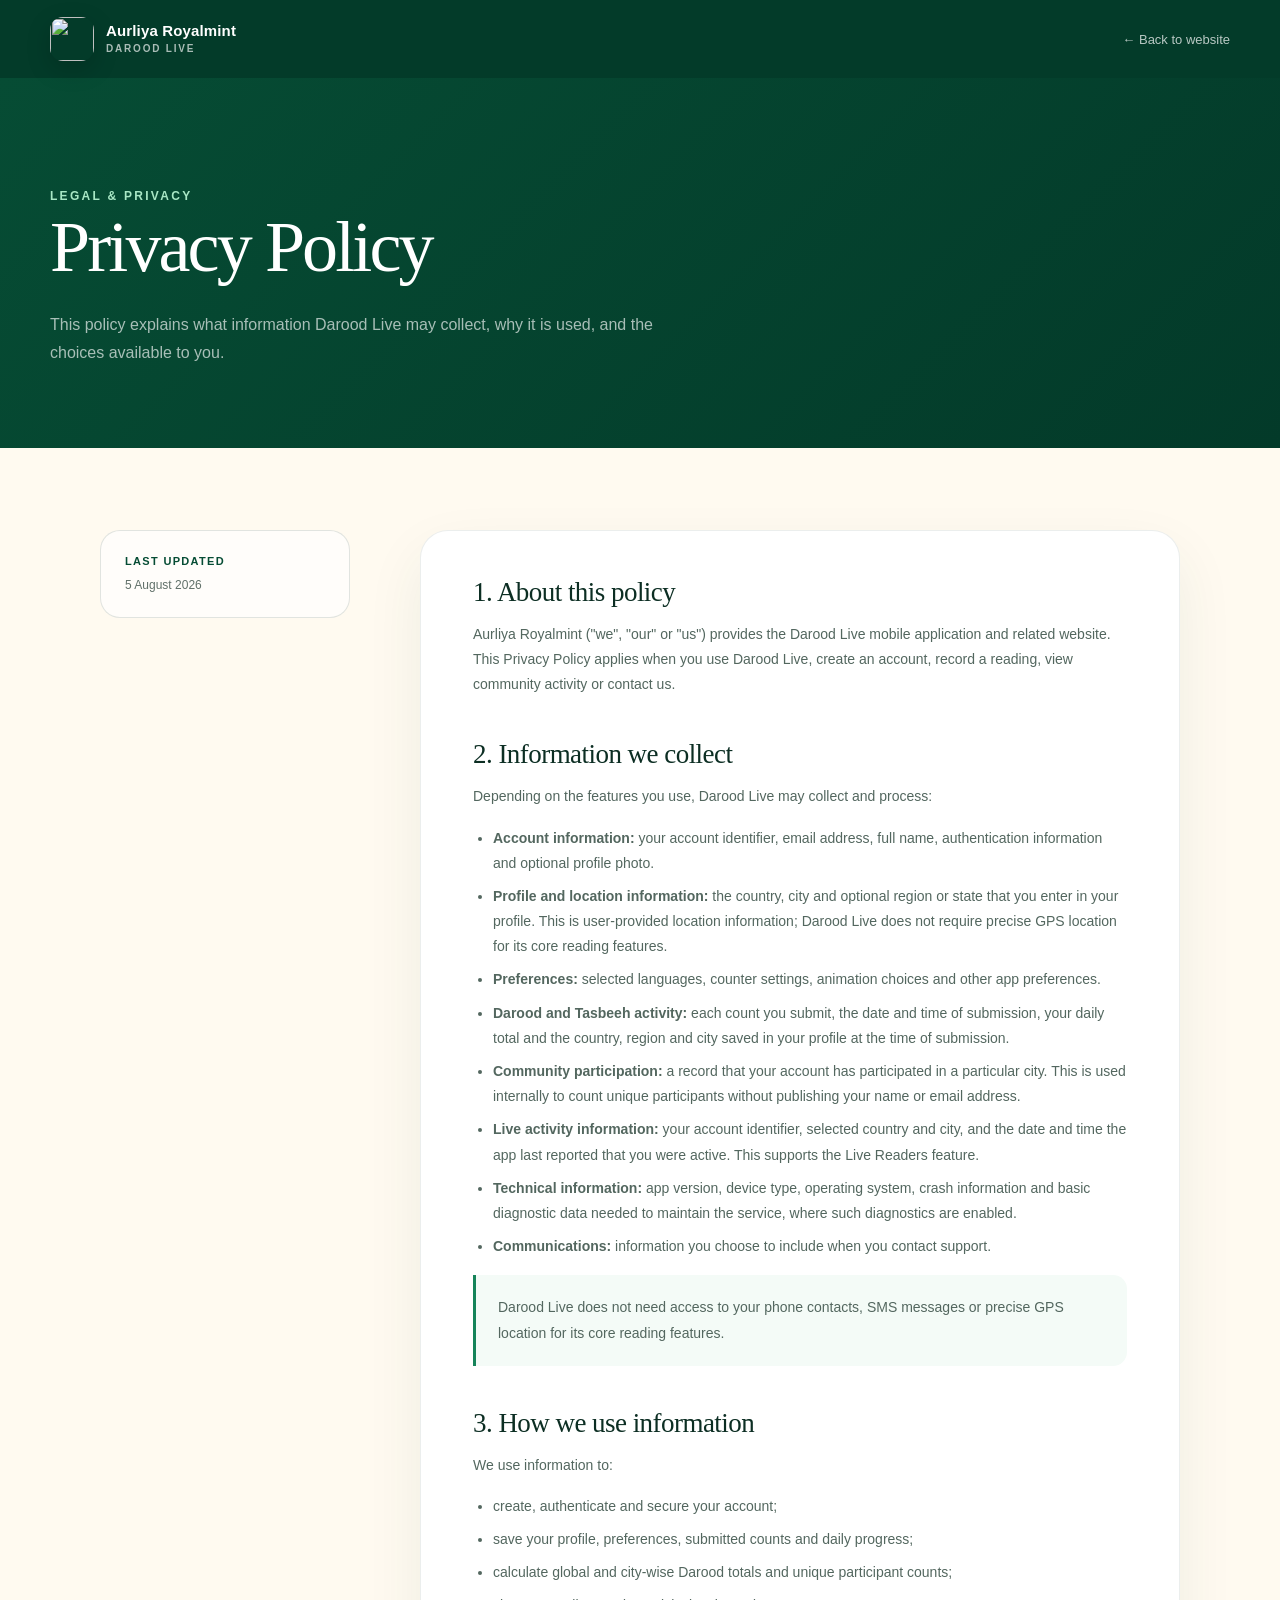
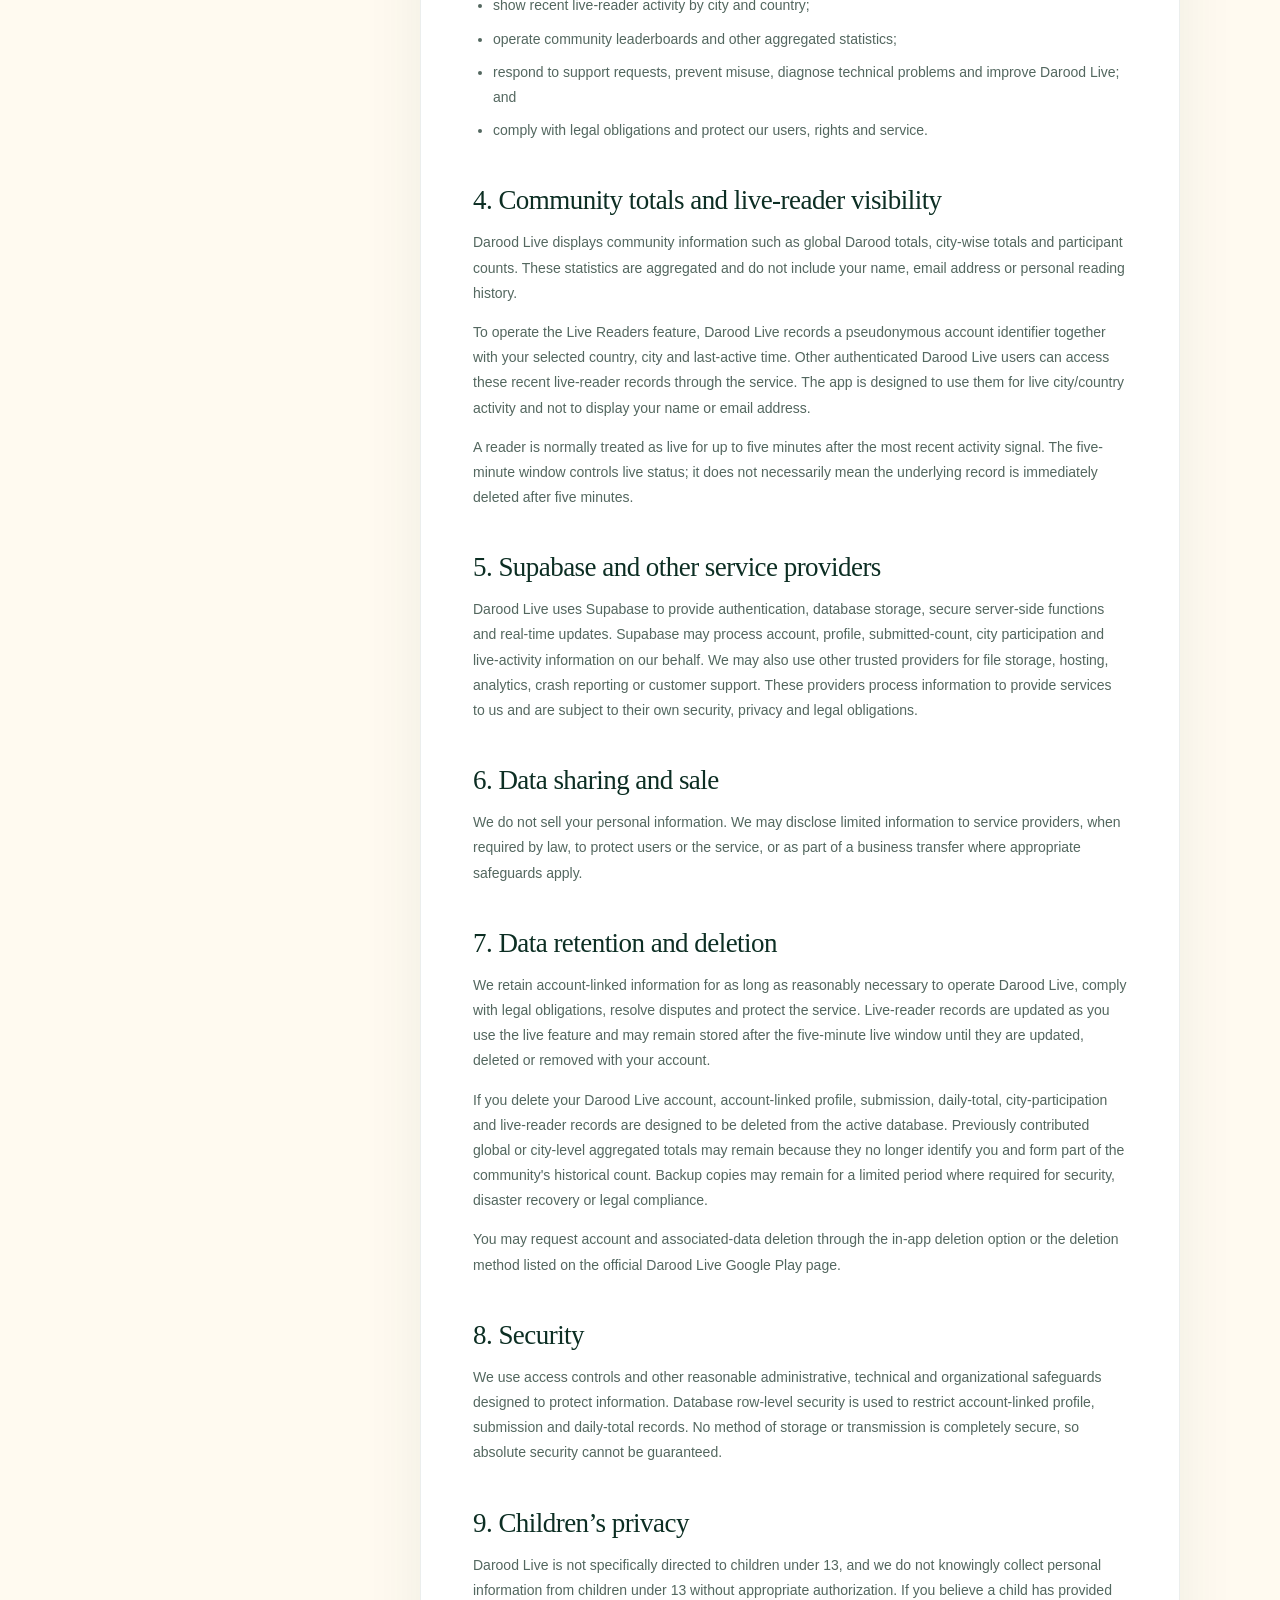
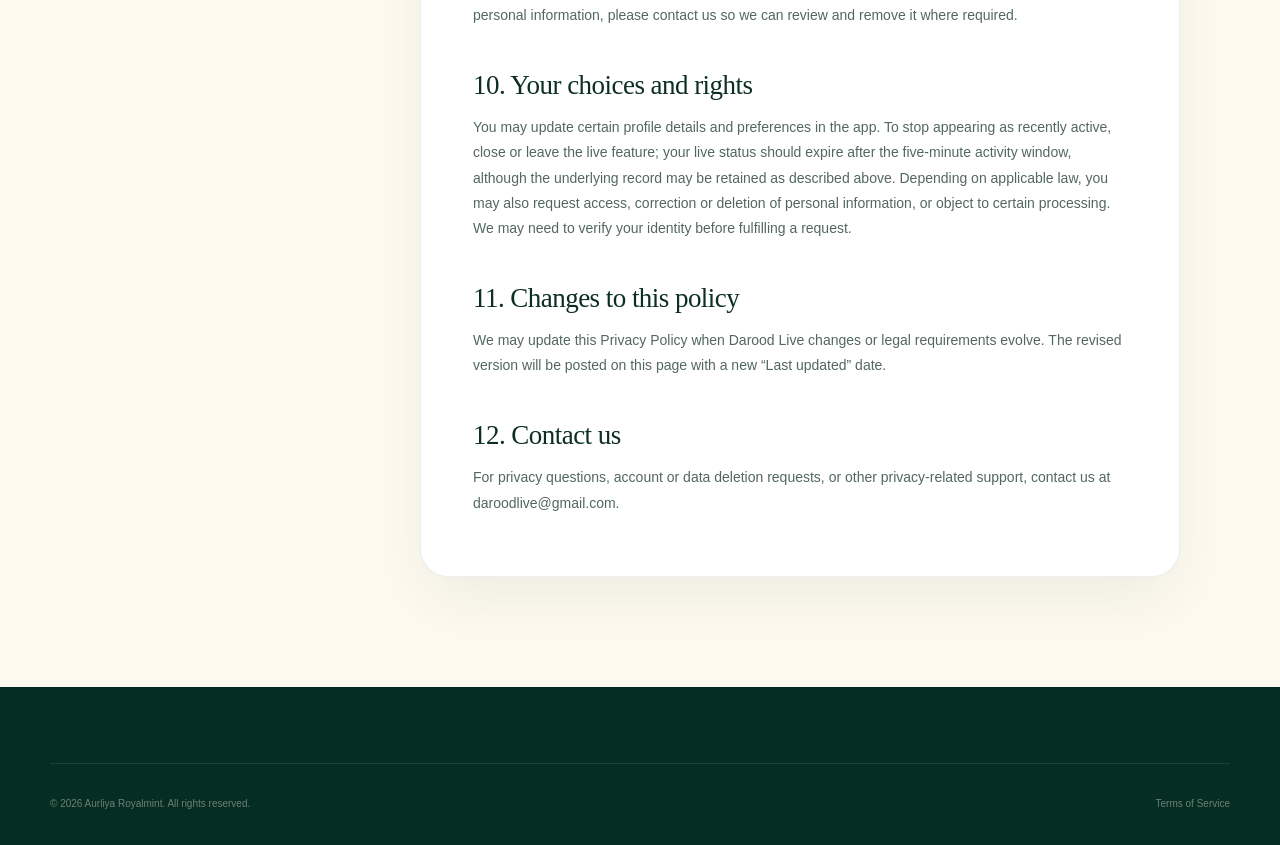
==== privacy.html @ 2c1ecf34 "Add files via upload" ====
<!doctype html>
<html lang="en">
<head>
  <meta charset="utf-8"><meta name="viewport" content="width=device-width, initial-scale=1"><meta name="theme-color" content="#064c34">
  <meta name="description" content="Privacy Policy for Darood Live by Aurliya Royalmint."><title>Privacy Policy — Darood Live</title>
  <link rel="icon" href="assets/darood-live-icon.png"><link rel="stylesheet" href="style.css">
</head>
<body>
  <main class="legal-page">
    <header class="legal-header"><div class="shell nav-wrap"><a class="brand" href="index.html"><img src="assets/darood-live-icon.png" alt=""><span><strong>Aurliya Royalmint</strong><small>Darood Live</small></span></a><a class="back-link" href="index.html">← Back to website</a></div></header>
    <section class="legal-hero"><div class="shell"><p class="section-kicker light">Legal &amp; privacy</p><h1>Privacy Policy</h1><p>This policy explains what information Darood Live may collect, why it is used, and the choices available to you.</p></div></section>
    <div class="shell legal-content">
      <aside class="legal-meta"><strong>Last updated</strong><span>5 August 2026</span></aside>
      <article class="legal-body">
        <section><h2>1. About this policy</h2><p>Aurliya Royalmint ("we", "our" or "us") provides the Darood Live mobile application and related website. This Privacy Policy applies when you use Darood Live, create an account, record a reading, view community activity or contact us.</p></section>
        <section><h2>2. Information we collect</h2><p>Depending on the features you use, Darood Live may collect and process:</p><ul><li><strong>Account information:</strong> your account identifier, email address, full name, authentication information and optional profile photo.</li><li><strong>Profile and location information:</strong> the country, city and optional region or state that you enter in your profile. This is user-provided location information; Darood Live does not require precise GPS location for its core reading features.</li><li><strong>Preferences:</strong> selected languages, counter settings, animation choices and other app preferences.</li><li><strong>Darood and Tasbeeh activity:</strong> each count you submit, the date and time of submission, your daily total and the country, region and city saved in your profile at the time of submission.</li><li><strong>Community participation:</strong> a record that your account has participated in a particular city. This is used internally to count unique participants without publishing your name or email address.</li><li><strong>Live activity information:</strong> your account identifier, selected country and city, and the date and time the app last reported that you were active. This supports the Live Readers feature.</li><li><strong>Technical information:</strong> app version, device type, operating system, crash information and basic diagnostic data needed to maintain the service, where such diagnostics are enabled.</li><li><strong>Communications:</strong> information you choose to include when you contact support.</li></ul><p class="legal-note">Darood Live does not need access to your phone contacts, SMS messages or precise GPS location for its core reading features.</p></section>
        <section><h2>3. How we use information</h2><p>We use information to:</p><ul><li>create, authenticate and secure your account;</li><li>save your profile, preferences, submitted counts and daily progress;</li><li>calculate global and city-wise Darood totals and unique participant counts;</li><li>show recent live-reader activity by city and country;</li><li>operate community leaderboards and other aggregated statistics;</li><li>respond to support requests, prevent misuse, diagnose technical problems and improve Darood Live; and</li><li>comply with legal obligations and protect our users, rights and service.</li></ul></section>
        <section><h2>4. Community totals and live-reader visibility</h2><p>Darood Live displays community information such as global Darood totals, city-wise totals and participant counts. These statistics are aggregated and do not include your name, email address or personal reading history.</p><p>To operate the Live Readers feature, Darood Live records a pseudonymous account identifier together with your selected country, city and last-active time. Other authenticated Darood Live users can access these recent live-reader records through the service. The app is designed to use them for live city/country activity and not to display your name or email address.</p><p>A reader is normally treated as live for up to five minutes after the most recent activity signal. The five-minute window controls live status; it does not necessarily mean the underlying record is immediately deleted after five minutes.</p></section>
        <section><h2>5. Supabase and other service providers</h2><p>Darood Live uses Supabase to provide authentication, database storage, secure server-side functions and real-time updates. Supabase may process account, profile, submitted-count, city participation and live-activity information on our behalf. We may also use other trusted providers for file storage, hosting, analytics, crash reporting or customer support. These providers process information to provide services to us and are subject to their own security, privacy and legal obligations.</p></section>
        <section><h2>6. Data sharing and sale</h2><p>We do not sell your personal information. We may disclose limited information to service providers, when required by law, to protect users or the service, or as part of a business transfer where appropriate safeguards apply.</p></section>
        <section><h2>7. Data retention and deletion</h2><p>We retain account-linked information for as long as reasonably necessary to operate Darood Live, comply with legal obligations, resolve disputes and protect the service. Live-reader records are updated as you use the live feature and may remain stored after the five-minute live window until they are updated, deleted or removed with your account.</p><p>If you delete your Darood Live account, account-linked profile, submission, daily-total, city-participation and live-reader records are designed to be deleted from the active database. Previously contributed global or city-level aggregated totals may remain because they no longer identify you and form part of the community's historical count. Backup copies may remain for a limited period where required for security, disaster recovery or legal compliance.</p><p>You may request account and associated-data deletion through the in-app deletion option or the deletion method listed on the official Darood Live Google Play page.</p></section>
        <section><h2>8. Security</h2><p>We use access controls and other reasonable administrative, technical and organizational safeguards designed to protect information. Database row-level security is used to restrict account-linked profile, submission and daily-total records. No method of storage or transmission is completely secure, so absolute security cannot be guaranteed.</p></section>
        <section><h2>9. Children’s privacy</h2><p>Darood Live is not specifically directed to children under 13, and we do not knowingly collect personal information from children under 13 without appropriate authorization. If you believe a child has provided personal information, please contact us so we can review and remove it where required.</p></section>
        <section><h2>10. Your choices and rights</h2><p>You may update certain profile details and preferences in the app. To stop appearing as recently active, close or leave the live feature; your live status should expire after the five-minute activity window, although the underlying record may be retained as described above. Depending on applicable law, you may also request access, correction or deletion of personal information, or object to certain processing. We may need to verify your identity before fulfilling a request.</p></section>
        <section><h2>11. Changes to this policy</h2><p>We may update this Privacy Policy when Darood Live changes or legal requirements evolve. The revised version will be posted on this page with a new “Last updated” date.</p></section>
        <section><h2>12. Contact us</h2><p>For privacy questions, account or data deletion requests, or other privacy-related support, contact us at <a href="mailto:daroodlive@gmail.com">daroodlive@gmail.com</a>.</p></section>
      </article>
    </div>
    <footer class="site-footer"><div class="shell footer-bottom"><p>© 2026 Aurliya Royalmint. All rights reserved.</p><p><a href="terms.html">Terms of Service</a></p></div></footer>
  </main>
</body>
</html>
---- style.css ----
:root {
  --ink: #0c2e23;
  --forest: #064c34;
  --forest-dark: #033b29;
  --leaf: #16845a;
  --mint: #e9f6ef;
  --mint-soft: #f4fbf7;
  --cream: #fffaf0;
  --gold: #d2a94c;
  --coral: #f36f74;
  --muted: #617069;
  --line: rgba(12, 46, 35, 0.12);
  --shadow: 0 32px 90px rgba(6, 76, 52, 0.14);
}

* {
  box-sizing: border-box;
}

html {
  scroll-behavior: smooth;
  scroll-padding-top: 92px;
}

body {
  margin: 0;
  background: #fff;
  color: var(--ink);
  font-family: var(--font-geist-sans, Arial), Helvetica, sans-serif;
  -webkit-font-smoothing: antialiased;
}

a {
  color: inherit;
  text-decoration: none;
}

img {
  display: block;
  max-width: 100%;
}

.shell {
  width: min(1180px, calc(100% - 48px));
  margin-inline: auto;
}

.site-header {
  position: sticky;
  z-index: 50;
  top: 0;
  height: 78px;
  display: flex;
  align-items: center;
  border-bottom: 1px solid rgba(255, 255, 255, 0.08);
  background: rgba(3, 54, 38, 0.9);
  color: white;
  backdrop-filter: blur(18px);
}

.nav-wrap {
  display: flex;
  align-items: center;
  justify-content: space-between;
}

.brand {
  display: inline-flex;
  align-items: center;
  gap: 12px;
}

.brand img {
  width: 44px;
  height: 44px;
  border-radius: 13px;
  box-shadow: 0 8px 25px rgba(0, 0, 0, 0.17);
}

.brand span {
  display: grid;
  line-height: 1.05;
}

.brand strong {
  font-size: 15px;
  letter-spacing: 0.01em;
}

.brand small {
  margin-top: 5px;
  color: rgba(255, 255, 255, 0.66);
  font-size: 10px;
  font-weight: 600;
  letter-spacing: 0.18em;
  text-transform: uppercase;
}

.desktop-nav {
  display: flex;
  align-items: center;
  gap: 34px;
}

.desktop-nav a {
  color: rgba(255, 255, 255, 0.76);
  font-size: 14px;
  transition: color 0.2s ease;
}

.desktop-nav a:hover {
  color: #fff;
}

.nav-cta {
  display: inline-flex;
  align-items: center;
  gap: 10px;
  padding: 11px 16px;
  border: 1px solid rgba(255, 255, 255, 0.24);
  border-radius: 999px;
  font-size: 13px;
  font-weight: 650;
}

.nav-cta span {
  color: #a8e7c5;
}

.hero {
  position: relative;
  min-height: 900px;
  overflow: hidden;
  padding: 96px 0 0;
  background:
    radial-gradient(circle at 76% 26%, rgba(80, 194, 132, 0.2), transparent 29%),
    linear-gradient(135deg, #033b29 0%, #075b3e 58%, #06452f 100%);
  color: white;
}

.hero::before {
  position: absolute;
  inset: 0;
  background-image: radial-gradient(rgba(255,255,255,.15) 0.7px, transparent 0.7px);
  background-size: 24px 24px;
  mask-image: linear-gradient(to bottom, black, transparent 70%);
  content: "";
  opacity: .18;
}

.hero-orbit {
  position: absolute;
  border: 1px solid rgba(255, 255, 255, 0.08);
  border-radius: 50%;
}

.orbit-one {
  width: 660px;
  height: 660px;
  right: -100px;
  top: 45px;
}

.orbit-two {
  width: 440px;
  height: 440px;
  right: 10px;
  top: 155px;
}

.hero-grid {
  position: relative;
  z-index: 2;
  display: grid;
  grid-template-columns: minmax(0, 1fr) minmax(480px, 0.9fr);
  align-items: center;
  gap: 54px;
}

.hero-copy {
  padding-bottom: 66px;
}

.eyebrow,
.section-kicker {
  margin: 0 0 20px;
  color: var(--leaf);
  font-size: 12px;
  font-weight: 750;
  letter-spacing: 0.19em;
  text-transform: uppercase;
}

.eyebrow {
  display: flex;
  align-items: center;
  gap: 10px;
  color: #a8e7c5;
}

.eyebrow span {
  width: 26px;
  height: 1px;
  background: #a8e7c5;
}

.hero h1,
.section h2,
.download-card h2,
.legal-hero h1 {
  margin: 0;
  font-family: Georgia, "Times New Roman", serif;
  font-weight: 500;
  letter-spacing: -0.04em;
}

.hero h1 {
  max-width: 680px;
  font-size: clamp(52px, 6.2vw, 82px);
  line-height: 0.99;
}

.hero h1 em {
  color: #b8edcc;
  font-weight: 400;
}

.hero-lede {
  max-width: 620px;
  margin: 30px 0 0;
  color: rgba(255, 255, 255, 0.72);
  font-size: 17px;
  line-height: 1.8;
}

.hero-actions {
  display: flex;
  flex-wrap: wrap;
  gap: 13px;
  margin-top: 36px;
}

.button {
  display: inline-flex;
  min-height: 52px;
  align-items: center;
  justify-content: center;
  gap: 30px;
  padding: 0 23px;
  border-radius: 999px;
  font-size: 14px;
  font-weight: 700;
  transition: transform 0.2s ease, background 0.2s ease;
}

.button:hover {
  transform: translateY(-2px);
}

.button-primary {
  background: white;
  color: var(--forest);
}

.button-quiet {
  border: 1px solid rgba(255,255,255,.22);
  color: white;
}

.button-quiet:hover {
  background: rgba(255,255,255,.08);
}

.language-row {
  display: flex;
  align-items: center;
  gap: 12px;
  margin-top: 40px;
  color: rgba(255, 255, 255, 0.64);
  font-size: 12px;
}

.language-row i {
  width: 3px;
  height: 3px;
  border-radius: 50%;
  background: rgba(255,255,255,.3);
}

.hero-visual {
  position: relative;
  height: 640px;
}

.phone {
  position: absolute;
  overflow: hidden;
  border: 7px solid #15221e;
  border-radius: 42px;
  background: #eef8f2;
  box-shadow: 0 42px 100px rgba(0,0,0,.32);
}

.phone img {
  width: 100%;
  height: 100%;
  object-fit: cover;
  object-position: top;
}

.phone-main {
  z-index: 2;
  width: 285px;
  height: 580px;
  right: 150px;
  top: 8px;
  transform: rotate(-2.5deg);
}

.phone-secondary {
  z-index: 1;
  width: 230px;
  height: 470px;
  right: -6px;
  top: 96px;
  opacity: 0.9;
  transform: rotate(7deg);
}

.phone-speaker {
  position: absolute;
  z-index: 5;
  top: 10px;
  left: 50%;
  width: 72px;
  height: 19px;
  border-radius: 20px;
  background: #15221e;
  transform: translateX(-50%);
}

.floating-note {
  position: absolute;
  z-index: 4;
  display: flex;
  align-items: center;
  gap: 11px;
  min-width: 190px;
  padding: 13px 15px;
  border: 1px solid rgba(255,255,255,.6);
  border-radius: 16px;
  background: rgba(255,255,255,.94);
  color: var(--ink);
  box-shadow: 0 20px 50px rgba(0,0,0,.2);
}

.floating-note span:last-child {
  display: grid;
  gap: 2px;
}

.floating-note strong {
  font-size: 12px;
}

.floating-note small {
  color: #708078;
  font-size: 9px;
}

.note-top {
  right: 342px;
  top: 72px;
}

.note-bottom {
  right: 4px;
  bottom: 83px;
}

.note-icon {
  display: grid;
  width: 30px;
  height: 30px;
  place-items: center;
  border-radius: 50%;
  background: var(--mint);
  color: var(--leaf);
  font-size: 12px;
  font-weight: 800;
}

.pulse-dot {
  width: 12px;
  height: 12px;
  border: 3px solid #bcebd3;
  border-radius: 50%;
  background: var(--leaf);
}

.trust-strip {
  position: relative;
  z-index: 3;
  display: grid;
  grid-template-columns: repeat(4, 1fr);
  padding: 28px 0;
  border-top: 1px solid rgba(255, 255, 255, 0.1);
}

.trust-strip div {
  display: flex;
  align-items: center;
  gap: 12px;
  padding-left: 30px;
  border-left: 1px solid rgba(255, 255, 255, 0.1);
}

.trust-strip div:first-child {
  padding-left: 0;
  border-left: 0;
}

.trust-strip strong {
  color: #b8edcc;
  font-family: Georgia, serif;
  font-size: 27px;
  font-weight: 500;
}

.trust-strip span {
  color: rgba(255,255,255,.6);
  font-size: 11px;
  line-height: 1.3;
}

.section {
  padding: 120px 0;
}

.intro-section {
  background: var(--cream);
}

.intro-grid {
  display: grid;
  grid-template-columns: 1.05fr .95fr;
  gap: 100px;
  align-items: start;
}

.intro-grid h2 {
  max-width: 650px;
  font-size: clamp(40px, 5vw, 64px);
  line-height: 1.08;
}

.intro-copy {
  padding-top: 32px;
}

.intro-copy p,
.section-heading > p,
.gallery-heading > p,
.values-intro > p:last-child,
.faq-title > p:last-child,
.preference-copy > p {
  color: var(--muted);
  font-size: 16px;
  line-height: 1.85;
}

.intro-copy p + p {
  margin-top: 20px;
}

.section-heading {
  margin-bottom: 76px;
}

.section-heading.centered {
  max-width: 710px;
  margin-inline: auto;
  text-align: center;
}

.section-heading h2 {
  font-size: clamp(42px, 5vw, 62px);
  line-height: 1.06;
}

.section-heading > p:last-child {
  max-width: 610px;
  margin: 20px auto 0;
}

.feature-section {
  background: white;
}

.feature-stories {
  display: grid;
  gap: 130px;
}

.feature-story {
  display: grid;
  grid-template-columns: 1fr 1fr;
  align-items: center;
  gap: 110px;
}

.feature-story.feature-reverse .story-image-wrap {
  order: 2;
}

.story-image-wrap {
  position: relative;
  display: grid;
  min-height: 630px;
  place-items: center;
  border-radius: 40px;
  background: linear-gradient(145deg, #eff8f3, #dcefe5);
}

.story-image-wrap::before,
.story-image-wrap::after {
  position: absolute;
  width: 72px;
  height: 72px;
  border: 1px solid rgba(6, 76, 52, 0.1);
  border-radius: 50%;
  content: "";
}

.story-image-wrap::before { left: 34px; top: 34px; }
.story-image-wrap::after { right: 38px; bottom: 44px; }

.story-phone {
  position: relative;
  z-index: 2;
  width: 286px;
  height: 575px;
  overflow: hidden;
  border: 7px solid #123127;
  border-radius: 38px;
  background: white;
  box-shadow: 0 34px 70px rgba(6, 76, 52, 0.22);
}

.story-phone img {
  width: 100%;
  height: 100%;
  object-fit: cover;
  object-position: top;
}

.story-label {
  position: absolute;
  z-index: 3;
  right: 28px;
  bottom: 48px;
  padding: 12px 16px;
  border-radius: 999px;
  background: white;
  box-shadow: 0 14px 35px rgba(6, 76, 52, 0.14);
  color: var(--forest);
  font-size: 11px;
  font-weight: 750;
}

.story-number {
  display: inline-grid;
  width: 42px;
  height: 42px;
  place-items: center;
  border: 1px solid var(--line);
  border-radius: 50%;
  color: var(--leaf);
  font-size: 11px;
  font-weight: 750;
}

.story-copy h3 {
  margin: 25px 0 18px;
  font-family: Georgia, serif;
  font-size: clamp(36px, 4vw, 52px);
  font-weight: 500;
  letter-spacing: -0.035em;
  line-height: 1.05;
}

.story-copy > p {
  max-width: 490px;
  color: var(--muted);
  font-size: 16px;
  line-height: 1.8;
}

.story-copy ul {
  display: grid;
  gap: 14px;
  margin: 29px 0 0;
  padding: 26px 0 0;
  border-top: 1px solid var(--line);
  list-style: none;
}

.story-copy li {
  position: relative;
  padding-left: 26px;
  color: #345449;
  font-size: 14px;
}

.story-copy li::before {
  position: absolute;
  left: 0;
  top: 3px;
  display: grid;
  width: 16px;
  height: 16px;
  place-items: center;
  border-radius: 50%;
  background: var(--mint);
  color: var(--leaf);
  content: "✓";
  font-size: 9px;
  font-weight: 900;
}

.preferences-section {
  overflow: hidden;
  padding-bottom: 0;
  background: linear-gradient(135deg, #064c34, #033a29);
  color: white;
}

.preference-grid {
  display: grid;
  grid-template-columns: .92fr 1.08fr;
  gap: 80px;
  align-items: end;
}

.section-kicker.light {
  color: #a8e7c5;
}

.preference-copy {
  align-self: center;
  padding-bottom: 115px;
}

.preference-copy h2 {
  font-size: clamp(48px, 5vw, 68px);
  line-height: 1.04;
}

.preference-copy > p {
  max-width: 520px;
  margin-top: 24px;
  color: rgba(255,255,255,.67);
}

.option-pills {
  display: flex;
  flex-wrap: wrap;
  gap: 9px;
  margin-top: 28px;
}

.option-pills span {
  padding: 10px 14px;
  border: 1px solid rgba(255,255,255,.16);
  border-radius: 999px;
  background: rgba(255,255,255,.06);
  color: #d5f5e3;
  font-size: 12px;
}

.mini-benefits {
  display: grid;
  gap: 14px;
  margin-top: 38px;
}

.mini-benefits > div {
  display: flex;
  align-items: center;
  gap: 14px;
}

.mini-benefits b {
  display: grid;
  width: 38px;
  height: 38px;
  place-items: center;
  border-radius: 12px;
  background: rgba(255,255,255,.09);
  color: #c8efda;
}

.mini-benefits span {
  display: grid;
}

.mini-benefits strong {
  font-size: 13px;
}

.mini-benefits small {
  margin-top: 3px;
  color: rgba(255,255,255,.5);
  font-size: 10px;
}

.preference-visual {
  position: relative;
  min-height: 760px;
}

.preference-visual::before {
  position: absolute;
  right: -100px;
  bottom: -170px;
  width: 760px;
  height: 760px;
  border: 1px solid rgba(255,255,255,.08);
  border-radius: 50%;
  content: "";
}

.large-phone {
  position: absolute;
  bottom: -48px;
  left: 50%;
  z-index: 2;
  width: 370px;
  height: 740px;
  overflow: hidden;
  border: 8px solid #142720;
  border-radius: 48px;
  background: white;
  box-shadow: 0 40px 90px rgba(0,0,0,.35);
  transform: translateX(-50%) rotate(2.5deg);
}

.large-phone img {
  width: 100%;
  height: 100%;
  object-fit: cover;
  object-position: top;
}

.how-section {
  background: var(--cream);
}

.section-heading.compact {
  margin-bottom: 55px;
}

.steps-grid {
  display: grid;
  grid-template-columns: repeat(3, 1fr);
  gap: 18px;
}

.steps-grid article {
  padding: 36px 34px 38px;
  border: 1px solid rgba(12, 46, 35, 0.09);
  border-radius: 26px;
  background: rgba(255,255,255,.62);
}

.steps-grid article > span {
  display: grid;
  width: 36px;
  height: 36px;
  place-items: center;
  border-radius: 50%;
  background: var(--forest);
  color: white;
  font-size: 11px;
  font-weight: 800;
}

.steps-grid h3,
.value-cards h3 {
  margin: 24px 0 12px;
  font-family: Georgia, serif;
  font-size: 25px;
  font-weight: 500;
}

.steps-grid p,
.value-cards p {
  margin: 0;
  color: var(--muted);
  font-size: 14px;
  line-height: 1.75;
}

.gallery-section {
  overflow: hidden;
}

.gallery-heading {
  display: grid;
  grid-template-columns: 1.15fr .65fr;
  align-items: end;
  gap: 60px;
  margin-bottom: 54px;
}

.gallery-heading h2 {
  max-width: 720px;
  font-size: clamp(42px, 5vw, 62px);
  line-height: 1.05;
}

.screen-gallery {
  display: grid;
  grid-template-columns: repeat(6, 1fr);
  gap: 18px;
}

.screen-gallery figure {
  margin: 0;
}

.screen-gallery img {
  width: 100%;
  aspect-ratio: 1 / 2;
  object-fit: cover;
  object-position: top;
  border: 4px solid #e7eee9;
  border-radius: 22px;
  box-shadow: 0 18px 40px rgba(6, 76, 52, 0.12);
  transition: transform 0.25s ease, box-shadow 0.25s ease;
}

.screen-gallery figure:nth-child(even) {
  padding-top: 38px;
}

.screen-gallery img:hover {
  z-index: 2;
  box-shadow: 0 28px 60px rgba(6, 76, 52, 0.2);
  transform: translateY(-8px) scale(1.02);
}

.screen-gallery figcaption {
  margin-top: 14px;
  color: #537066;
  font-size: 11px;
  font-weight: 650;
  text-align: center;
}

.values-section {
  background: var(--mint-soft);
}

.values-grid {
  display: grid;
  grid-template-columns: .85fr 1.15fr;
  gap: 100px;
}

.values-intro h2,
.faq-title h2 {
  font-size: clamp(45px, 5vw, 62px);
}

.values-intro > p:last-child,
.faq-title > p:last-child {
  max-width: 420px;
  margin-top: 24px;
}

.value-cards {
  display: grid;
}

.value-cards article {
  position: relative;
  padding: 0 0 30px 62px;
  border-bottom: 1px solid var(--line);
}

.value-cards article + article {
  padding-top: 30px;
}

.value-cards article > span {
  position: absolute;
  top: 5px;
  left: 0;
  color: var(--leaf);
  font-size: 11px;
  font-weight: 750;
}

.value-cards article + article > span { top: 35px; }
.value-cards h3 { margin: 0 0 10px; }

.faq-section {
  background: white;
}

.faq-grid {
  display: grid;
  grid-template-columns: .72fr 1.28fr;
  gap: 110px;
}

.faq-list {
  border-top: 1px solid var(--line);
}

.faq-list details {
  border-bottom: 1px solid var(--line);
}

.faq-list summary {
  display: flex;
  align-items: center;
  justify-content: space-between;
  gap: 20px;
  padding: 25px 0;
  cursor: pointer;
  font-family: Georgia, serif;
  font-size: 20px;
  list-style: none;
}

.faq-list summary::-webkit-details-marker { display: none; }

.faq-list summary span {
  color: var(--leaf);
  font-family: Arial, sans-serif;
  font-size: 20px;
  font-weight: 300;
  transition: transform .2s ease;
}

.faq-list details[open] summary span {
  transform: rotate(45deg);
}

.faq-list details p {
  max-width: 650px;
  margin: -7px 0 26px;
  color: var(--muted);
  font-size: 14px;
  line-height: 1.75;
}

.download-section {
  padding: 0 0 110px;
  background: white;
}

.download-card {
  position: relative;
  display: grid;
  min-height: 430px;
  grid-template-columns: 1.05fr .65fr;
  align-items: center;
  gap: 60px;
  overflow: hidden;
  padding: 70px 80px;
  border-radius: 40px;
  background:
    radial-gradient(circle at 86% 50%, rgba(103, 203, 148, 0.25), transparent 24%),
    linear-gradient(135deg, #064c34, #033a29);
  color: white;
}

.download-card::before {
  position: absolute;
  right: -80px;
  top: -160px;
  width: 480px;
  height: 480px;
  border: 1px solid rgba(255,255,255,.08);
  border-radius: 50%;
  content: "";
}

.download-card h2 {
  max-width: 680px;
  font-size: clamp(44px, 5vw, 64px);
  line-height: 1.03;
}

.download-copy > p:not(.section-kicker) {
  max-width: 600px;
  margin: 22px 0 0;
  color: rgba(255,255,255,.66);
  font-size: 15px;
  line-height: 1.75;
}

.play-badge {
  display: inline-flex;
  align-items: center;
  gap: 12px;
  margin-top: 30px;
  padding: 12px 18px;
  border: 1px solid rgba(255,255,255,.22);
  border-radius: 12px;
  color: white;
}

.play-badge > span {
  display: grid;
  font-size: 16px;
  font-weight: 650;
}

.play-badge small {
  margin-bottom: 2px;
  color: rgba(255,255,255,.6);
  font-size: 7px;
  letter-spacing: .12em;
}

.download-icon-wrap {
  position: relative;
  z-index: 2;
  display: grid;
  place-items: center;
}

.download-icon-wrap img {
  width: 240px;
  height: 240px;
  border-radius: 54px;
  box-shadow: 0 35px 70px rgba(0,0,0,.27);
  transform: rotate(5deg);
}

.site-footer {
  padding: 76px 0 26px;
  background: #062d21;
  color: white;
}

.footer-main {
  display: grid;
  grid-template-columns: .9fr 1.1fr;
  gap: 80px;
  padding-bottom: 64px;
}

.brand-light strong { color: white; }

.footer-brand > p {
  max-width: 340px;
  margin-top: 22px;
  color: rgba(255,255,255,.48);
  font-size: 13px;
  line-height: 1.7;
}

.footer-links {
  display: grid;
  grid-template-columns: .7fr .9fr 1.2fr;
  gap: 38px;
}

.footer-links > div {
  display: flex;
  flex-direction: column;
  align-items: flex-start;
  gap: 12px;
}

.footer-links h3 {
  margin: 0 0 8px;
  color: #a8e7c5;
  font-size: 10px;
  letter-spacing: .16em;
  text-transform: uppercase;
}

.footer-links a,
.footer-links p {
  margin: 0;
  color: rgba(255,255,255,.56);
  font-size: 12px;
  line-height: 1.6;
}

.footer-links a:hover { color: white; }

.footer-bottom {
  display: flex;
  justify-content: space-between;
  padding-top: 24px;
  border-top: 1px solid rgba(255,255,255,.09);
  color: rgba(255,255,255,.4);
  font-size: 10px;
}

/* Legal pages */
.legal-page {
  min-height: 100vh;
  background: var(--cream);
}

.legal-header {
  background: var(--forest-dark);
  color: white;
}

.legal-header .nav-wrap { height: 78px; }

.back-link {
  color: rgba(255,255,255,.72);
  font-size: 13px;
}

.back-link:hover { color: white; }

.legal-hero {
  padding: 86px 0 82px;
  background: linear-gradient(135deg, #064c34, #033a29);
  color: white;
}

.legal-hero h1 {
  font-size: clamp(48px, 6vw, 72px);
}

.legal-hero p {
  max-width: 660px;
  margin: 22px 0 0;
  color: rgba(255,255,255,.65);
  line-height: 1.7;
}

.legal-content {
  display: grid;
  grid-template-columns: 250px minmax(0, 760px);
  gap: 70px;
  justify-content: center;
  padding: 82px 0 110px;
}

.legal-meta {
  position: sticky;
  top: 110px;
  align-self: start;
  padding: 24px;
  border: 1px solid var(--line);
  border-radius: 20px;
  background: rgba(255,255,255,.65);
}

.legal-meta strong {
  display: block;
  margin-bottom: 8px;
  color: var(--forest);
  font-size: 11px;
  letter-spacing: .12em;
  text-transform: uppercase;
}

.legal-meta span {
  color: var(--muted);
  font-size: 12px;
}

.legal-body {
  padding: 46px 52px;
  border: 1px solid rgba(12,46,35,.08);
  border-radius: 28px;
  background: white;
  box-shadow: 0 24px 60px rgba(6,76,52,.07);
}

.legal-body section + section { margin-top: 42px; }

.legal-body h2 {
  margin: 0 0 14px;
  font-family: Georgia, serif;
  font-size: 27px;
  font-weight: 500;
  letter-spacing: -.02em;
}

.legal-body p,
.legal-body li {
  color: #53675f;
  font-size: 14px;
  line-height: 1.8;
}

.legal-body ul {
  display: grid;
  gap: 8px;
  padding-left: 20px;
}

.legal-note {
  padding: 20px 22px;
  border-left: 3px solid var(--leaf);
  border-radius: 0 14px 14px 0;
  background: var(--mint-soft);
}

@media (max-width: 1040px) {
  .hero { min-height: auto; }
  .hero-grid { grid-template-columns: 1fr .8fr; gap: 20px; }
  .phone-main { right: 110px; }
  .phone-secondary { right: -45px; }
  .note-top { right: 270px; }
  .feature-story { gap: 65px; }
  .story-image-wrap { min-height: 570px; }
  .story-phone { height: 520px; width: 260px; }
  .screen-gallery { grid-template-columns: repeat(3, 1fr); }
  .screen-gallery figure:nth-child(even) { padding-top: 0; }
  .preference-grid { gap: 20px; }
}

@media (max-width: 820px) {
  .shell { width: min(100% - 32px, 680px); }
  .desktop-nav { display: none; }
  .hero { padding-top: 72px; }
  .hero-grid { grid-template-columns: 1fr; }
  .hero-copy { text-align: center; padding-bottom: 28px; }
  .eyebrow, .hero-actions, .language-row { justify-content: center; }
  .hero h1, .hero-lede { margin-inline: auto; }
  .hero-visual { height: 610px; max-width: 560px; width: 100%; margin: 0 auto; }
  .phone-main { left: 50%; right: auto; transform: translateX(-58%) rotate(-2deg); }
  .phone-secondary { right: 8px; }
  .note-top { left: 3px; right: auto; }
  .trust-strip { grid-template-columns: repeat(2, 1fr); }
  .trust-strip div { padding: 18px 16px; border-top: 1px solid rgba(255,255,255,.1); }
  .trust-strip div:nth-child(odd) { border-left: 0; }
  .section { padding: 90px 0; }
  .intro-grid, .feature-story, .preference-grid, .gallery-heading, .values-grid, .faq-grid, .download-card, .footer-main { grid-template-columns: 1fr; }
  .intro-grid, .values-grid, .faq-grid { gap: 50px; }
  .feature-story { gap: 44px; }
  .feature-story.feature-reverse .story-image-wrap { order: 0; }
  .feature-stories { gap: 90px; }
  .story-image-wrap { min-height: 600px; }
  .preference-copy { padding-bottom: 0; }
  .preference-visual { min-height: 700px; }
  .large-phone { width: 340px; height: 680px; }
  .steps-grid { grid-template-columns: 1fr; }
  .gallery-heading { gap: 20px; }
  .screen-gallery { grid-template-columns: repeat(3, 1fr); }
  .download-card { gap: 35px; padding: 60px; text-align: center; }
  .download-copy > p { margin-inline: auto !important; }
  .download-icon-wrap img { width: 180px; height: 180px; border-radius: 42px; }
  .footer-links { grid-template-columns: repeat(3, 1fr); }
  .legal-content { grid-template-columns: 1fr; gap: 24px; }
  .legal-meta { position: static; }
}

@media (max-width: 560px) {
  .shell { width: min(100% - 24px, 520px); }
  .site-header { height: 70px; }
  .brand img { width: 38px; height: 38px; border-radius: 11px; }
  .brand strong { font-size: 13px; }
  .nav-cta { padding: 10px 12px; font-size: 11px; }
  .nav-cta span { display: none; }
  .hero { padding-top: 56px; }
  .hero h1 { font-size: 48px; }
  .hero-lede { font-size: 15px; }
  .button { width: 100%; }
  .language-row { gap: 7px; font-size: 10px; }
  .hero-visual { height: 540px; }
  .phone-main { width: 246px; height: 500px; }
  .phone-secondary { width: 190px; height: 390px; right: -38px; top: 83px; }
  .floating-note { min-width: 160px; padding: 10px 12px; }
  .note-top { top: 35px; }
  .note-bottom { right: -2px; bottom: 48px; }
  .trust-strip { padding: 18px 0; }
  .trust-strip div { flex-direction: column; align-items: flex-start; gap: 2px; }
  .section { padding: 76px 0; }
  .intro-grid h2, .section-heading h2, .gallery-heading h2, .values-intro h2, .faq-title h2 { font-size: 39px; }
  .section-heading { margin-bottom: 50px; }
  .feature-stories { gap: 75px; }
  .story-image-wrap { min-height: 510px; border-radius: 28px; }
  .story-phone { width: 235px; height: 470px; }
  .story-label { right: 12px; bottom: 24px; }
  .story-copy h3 { font-size: 38px; }
  .preference-copy h2 { font-size: 44px; }
  .preference-visual { min-height: 600px; }
  .large-phone { width: 285px; height: 570px; border-radius: 40px; }
  .steps-grid article { padding: 30px 26px; }
  .screen-gallery { grid-template-columns: repeat(2, 1fr); gap: 12px; }
  .screen-gallery img { border-radius: 18px; }
  .value-cards article { padding-left: 40px; }
  .faq-list summary { font-size: 18px; }
  .download-section { padding-bottom: 70px; }
  .download-card { width: calc(100% - 24px); min-height: auto; padding: 50px 24px; border-radius: 28px; }
  .download-card h2 { font-size: 40px; }
  .footer-main { gap: 45px; }
  .footer-links { grid-template-columns: 1fr 1fr; gap: 34px; }
  .footer-links > div:last-child { grid-column: 1 / -1; }
  .footer-bottom { flex-direction: column; gap: 9px; }
  .legal-hero { padding: 62px 0; }
  .legal-hero h1 { font-size: 45px; }
  .legal-content { padding: 48px 0 75px; }
  .legal-body { padding: 32px 24px; border-radius: 22px; }
}

@media (prefers-reduced-motion: reduce) {
  html { scroll-behavior: auto; }
  *, *::before, *::after { transition-duration: .01ms !important; animation-duration: .01ms !important; }
}
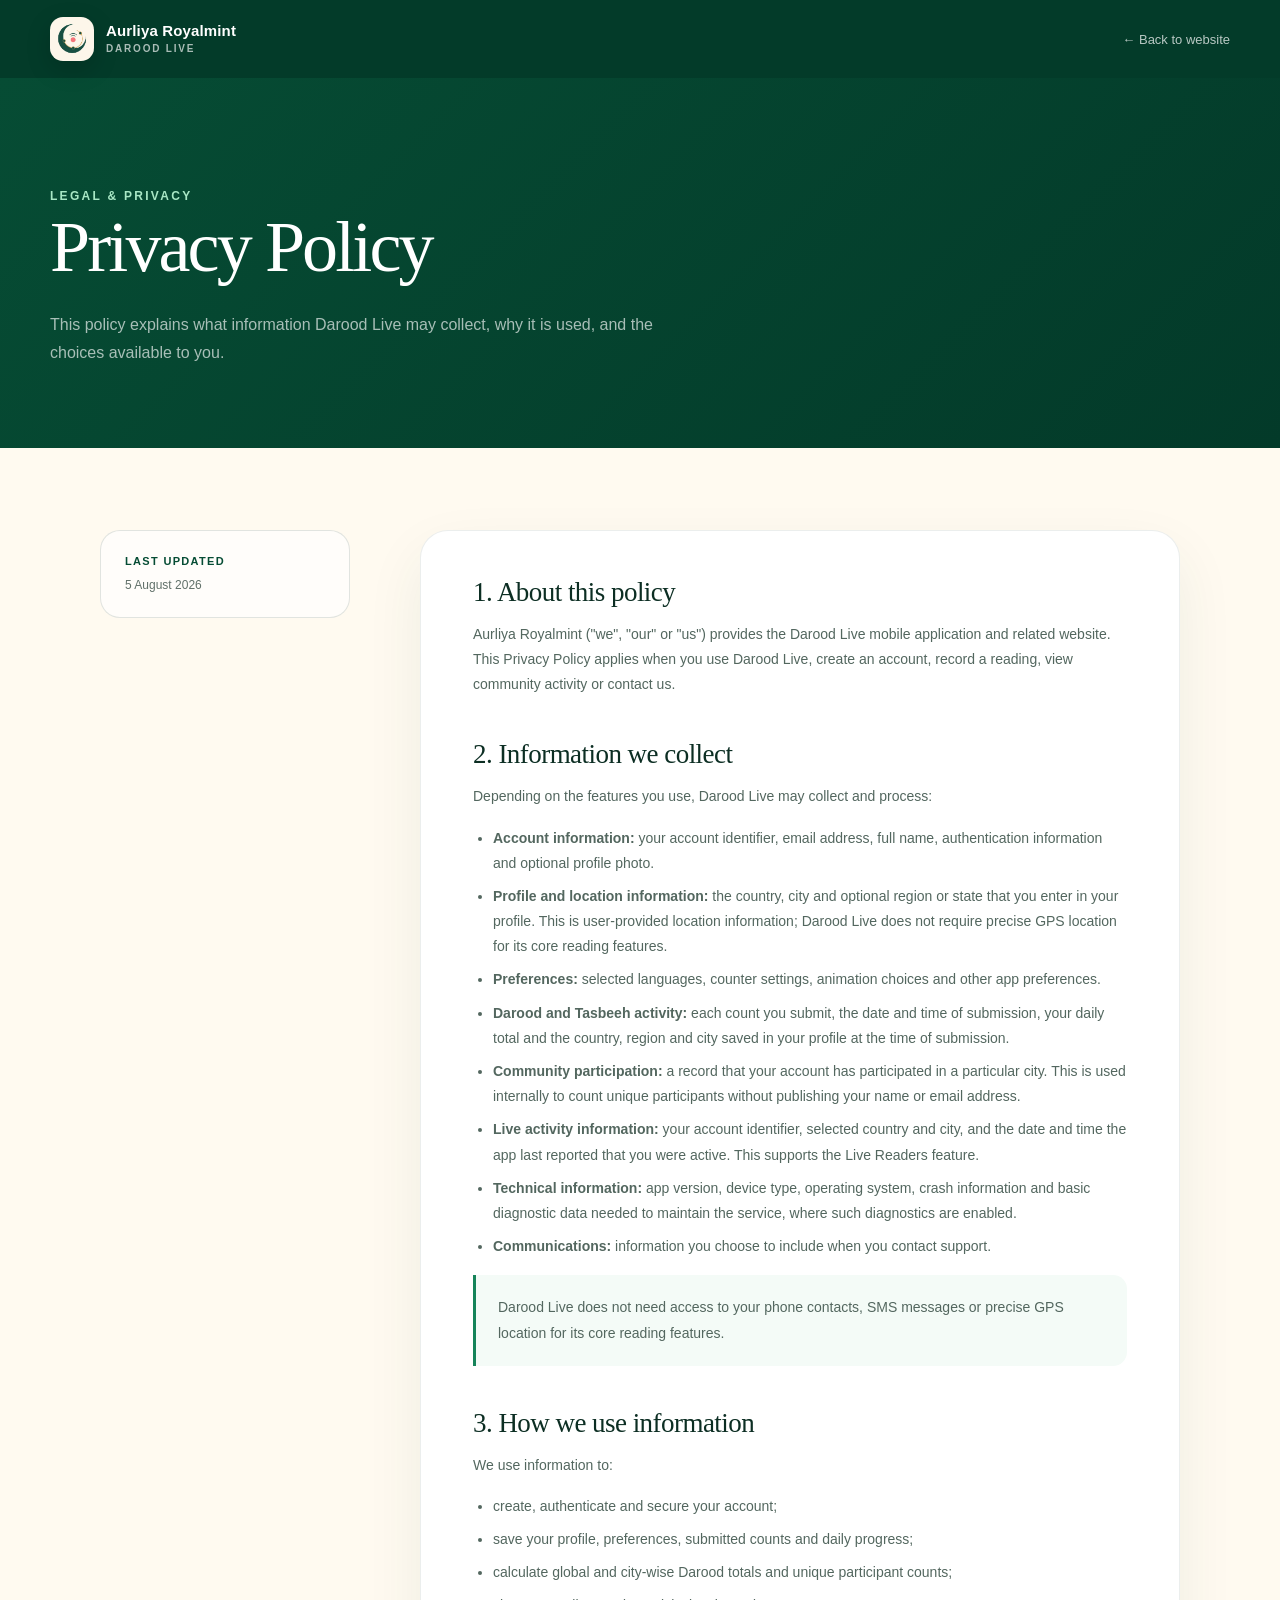
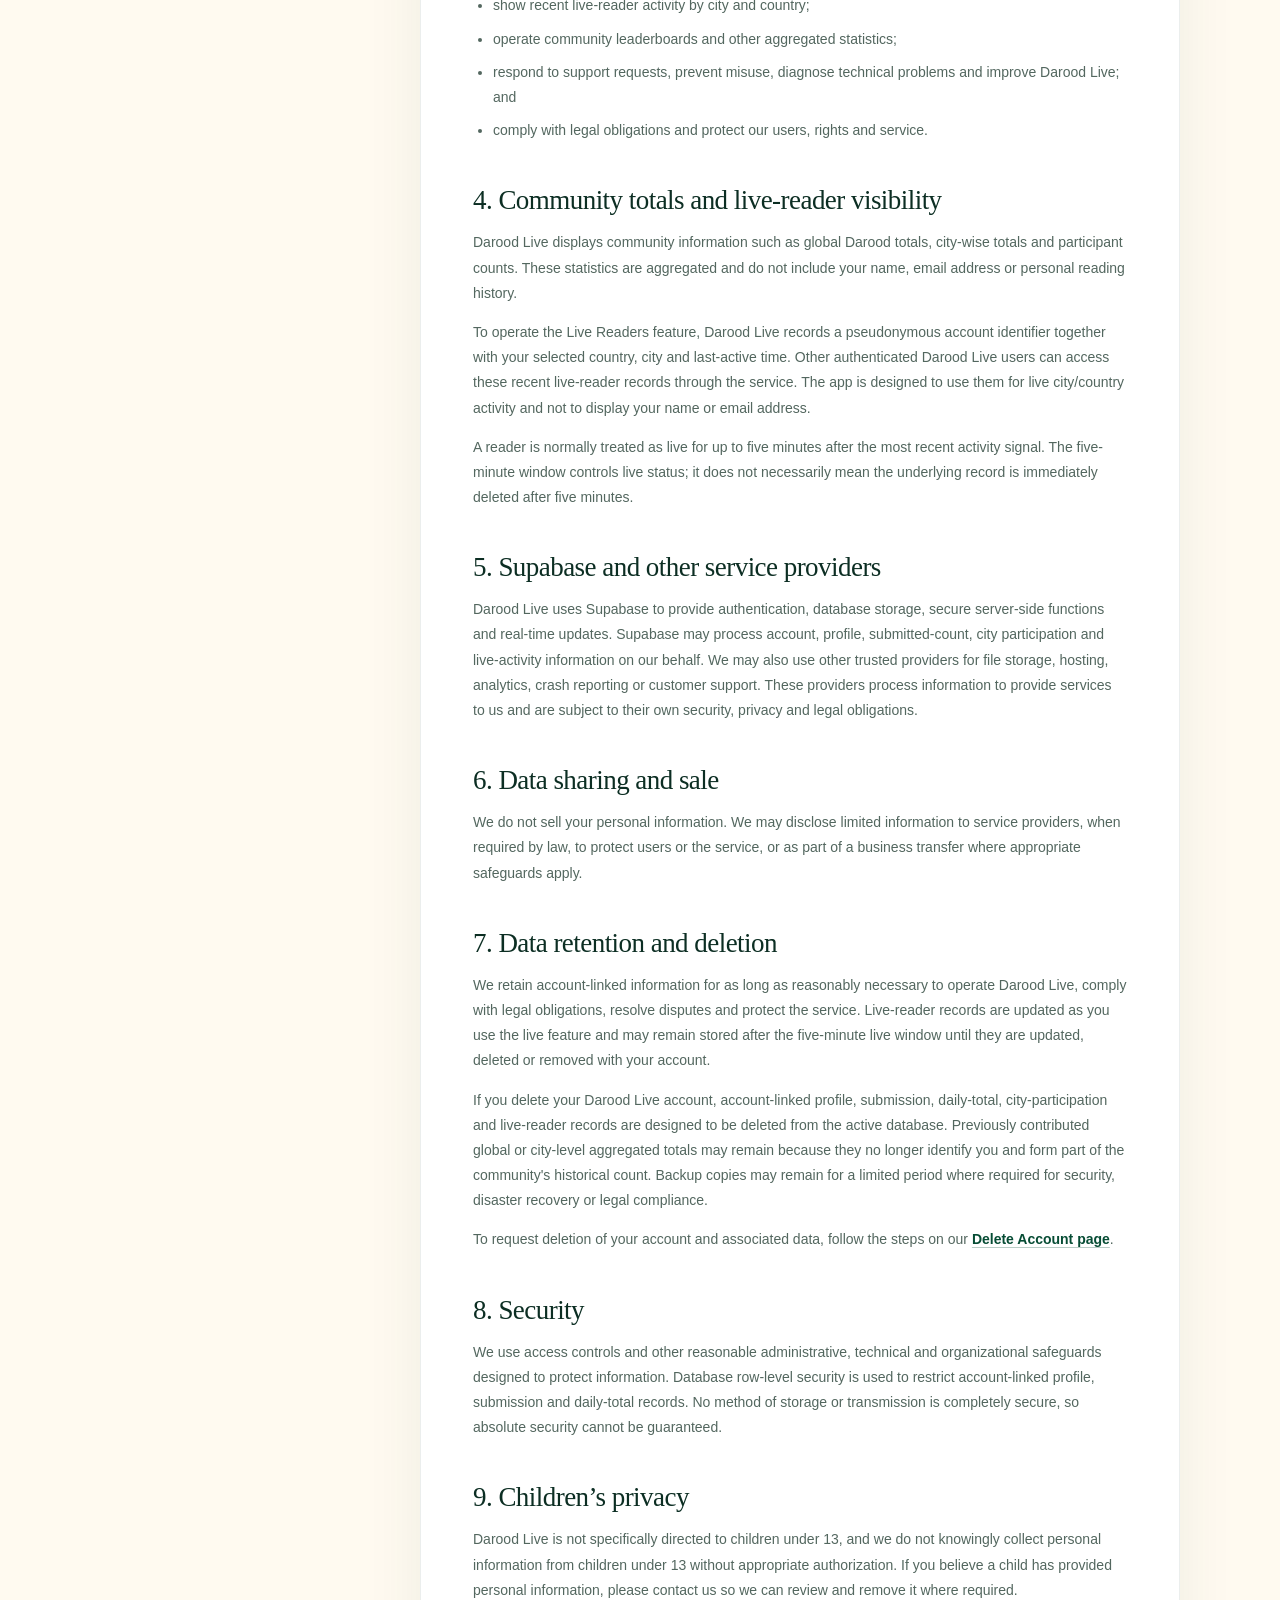
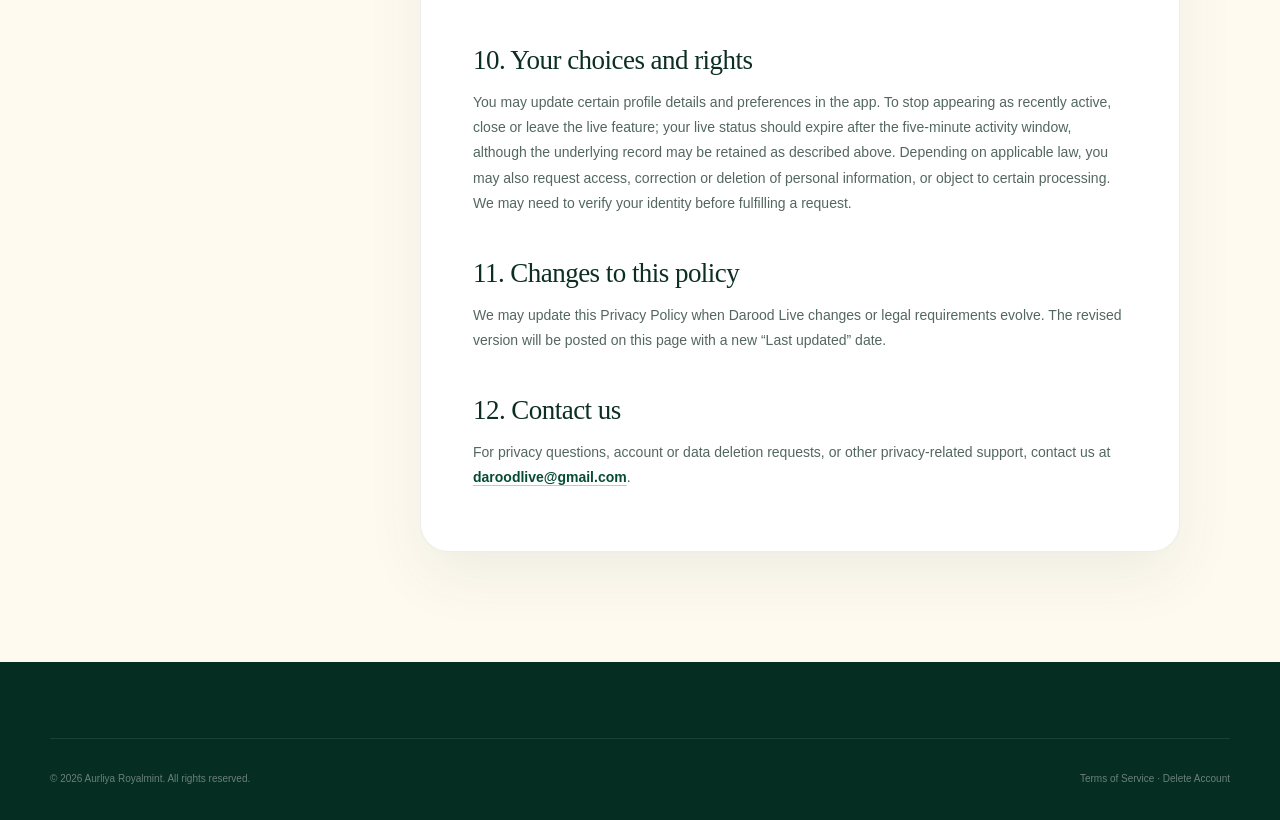
==== commit 473b8094: "privacy.html" ====
--- a/privacy.html
+++ b/privacy.html
@@ -1,4 +1,4 @@
-<!doctype html>
+<!DOCTYPE html>
 <html lang="en">
 <head>
   <meta charset="utf-8"><meta name="viewport" content="width=device-width, initial-scale=1"><meta name="theme-color" content="#064c34">
@@ -18,7 +18,7 @@
         <section><h2>4. Community totals and live-reader visibility</h2><p>Darood Live displays community information such as global Darood totals, city-wise totals and participant counts. These statistics are aggregated and do not include your name, email address or personal reading history.</p><p>To operate the Live Readers feature, Darood Live records a pseudonymous account identifier together with your selected country, city and last-active time. Other authenticated Darood Live users can access these recent live-reader records through the service. The app is designed to use them for live city/country activity and not to display your name or email address.</p><p>A reader is normally treated as live for up to five minutes after the most recent activity signal. The five-minute window controls live status; it does not necessarily mean the underlying record is immediately deleted after five minutes.</p></section>
         <section><h2>5. Supabase and other service providers</h2><p>Darood Live uses Supabase to provide authentication, database storage, secure server-side functions and real-time updates. Supabase may process account, profile, submitted-count, city participation and live-activity information on our behalf. We may also use other trusted providers for file storage, hosting, analytics, crash reporting or customer support. These providers process information to provide services to us and are subject to their own security, privacy and legal obligations.</p></section>
         <section><h2>6. Data sharing and sale</h2><p>We do not sell your personal information. We may disclose limited information to service providers, when required by law, to protect users or the service, or as part of a business transfer where appropriate safeguards apply.</p></section>
-        <section><h2>7. Data retention and deletion</h2><p>We retain account-linked information for as long as reasonably necessary to operate Darood Live, comply with legal obligations, resolve disputes and protect the service. Live-reader records are updated as you use the live feature and may remain stored after the five-minute live window until they are updated, deleted or removed with your account.</p><p>If you delete your Darood Live account, account-linked profile, submission, daily-total, city-participation and live-reader records are designed to be deleted from the active database. Previously contributed global or city-level aggregated totals may remain because they no longer identify you and form part of the community's historical count. Backup copies may remain for a limited period where required for security, disaster recovery or legal compliance.</p><p>You may request account and associated-data deletion through the in-app deletion option or the deletion method listed on the official Darood Live Google Play page.</p></section>
+        <section><h2>7. Data retention and deletion</h2><p>We retain account-linked information for as long as reasonably necessary to operate Darood Live, comply with legal obligations, resolve disputes and protect the service. Live-reader records are updated as you use the live feature and may remain stored after the five-minute live window until they are updated, deleted or removed with your account.</p><p>If you delete your Darood Live account, account-linked profile, submission, daily-total, city-participation and live-reader records are designed to be deleted from the active database. Previously contributed global or city-level aggregated totals may remain because they no longer identify you and form part of the community's historical count. Backup copies may remain for a limited period where required for security, disaster recovery or legal compliance.</p><p>To request deletion of your account and associated data, follow the steps on our <a href="delete-account.html">Delete Account page</a>.</p></section>
         <section><h2>8. Security</h2><p>We use access controls and other reasonable administrative, technical and organizational safeguards designed to protect information. Database row-level security is used to restrict account-linked profile, submission and daily-total records. No method of storage or transmission is completely secure, so absolute security cannot be guaranteed.</p></section>
         <section><h2>9. Children’s privacy</h2><p>Darood Live is not specifically directed to children under 13, and we do not knowingly collect personal information from children under 13 without appropriate authorization. If you believe a child has provided personal information, please contact us so we can review and remove it where required.</p></section>
         <section><h2>10. Your choices and rights</h2><p>You may update certain profile details and preferences in the app. To stop appearing as recently active, close or leave the live feature; your live status should expire after the five-minute activity window, although the underlying record may be retained as described above. Depending on applicable law, you may also request access, correction or deletion of personal information, or object to certain processing. We may need to verify your identity before fulfilling a request.</p></section>
@@ -26,7 +26,7 @@
         <section><h2>12. Contact us</h2><p>For privacy questions, account or data deletion requests, or other privacy-related support, contact us at <a href="mailto:daroodlive@gmail.com">daroodlive@gmail.com</a>.</p></section>
       </article>
     </div>
-    <footer class="site-footer"><div class="shell footer-bottom"><p>© 2026 Aurliya Royalmint. All rights reserved.</p><p><a href="terms.html">Terms of Service</a></p></div></footer>
+    <footer class="site-footer"><div class="shell footer-bottom"><p>© 2026 Aurliya Royalmint. All rights reserved.</p><p><a href="terms.html">Terms of Service</a> · <a href="delete-account.html">Delete Account</a></p></div></footer>
   </main>
 </body>
 </html>
--- a/style.css
+++ b/style.css
@@ -1174,6 +1174,10 @@
   font-size: 12px;
 }
 
+.legal-meta-heading {
+  margin-top: 22px;
+}
+
 .legal-body {
   padding: 46px 52px;
   border: 1px solid rgba(12,46,35,.08);
@@ -1203,6 +1207,41 @@
   display: grid;
   gap: 8px;
   padding-left: 20px;
+}
+
+.legal-body ol {
+  display: grid;
+  gap: 10px;
+  padding-left: 22px;
+}
+
+.legal-body a {
+  color: var(--forest);
+  font-weight: 700;
+  text-decoration: underline;
+  text-decoration-color: rgba(6, 76, 52, .28);
+  text-underline-offset: 3px;
+}
+
+.delete-request-button {
+  display: inline-flex;
+  min-height: 52px;
+  align-items: center;
+  justify-content: center;
+  margin-top: 10px;
+  padding: 0 25px;
+  border-radius: 999px;
+  background: var(--forest);
+  box-shadow: 0 12px 26px rgba(6, 76, 52, .18);
+  color: white !important;
+  font-size: 14px;
+  text-decoration: none !important;
+  transition: background .2s ease, transform .2s ease;
+}
+
+.delete-request-button:hover {
+  background: var(--forest-dark);
+  transform: translateY(-2px);
 }
 
 .legal-note {
